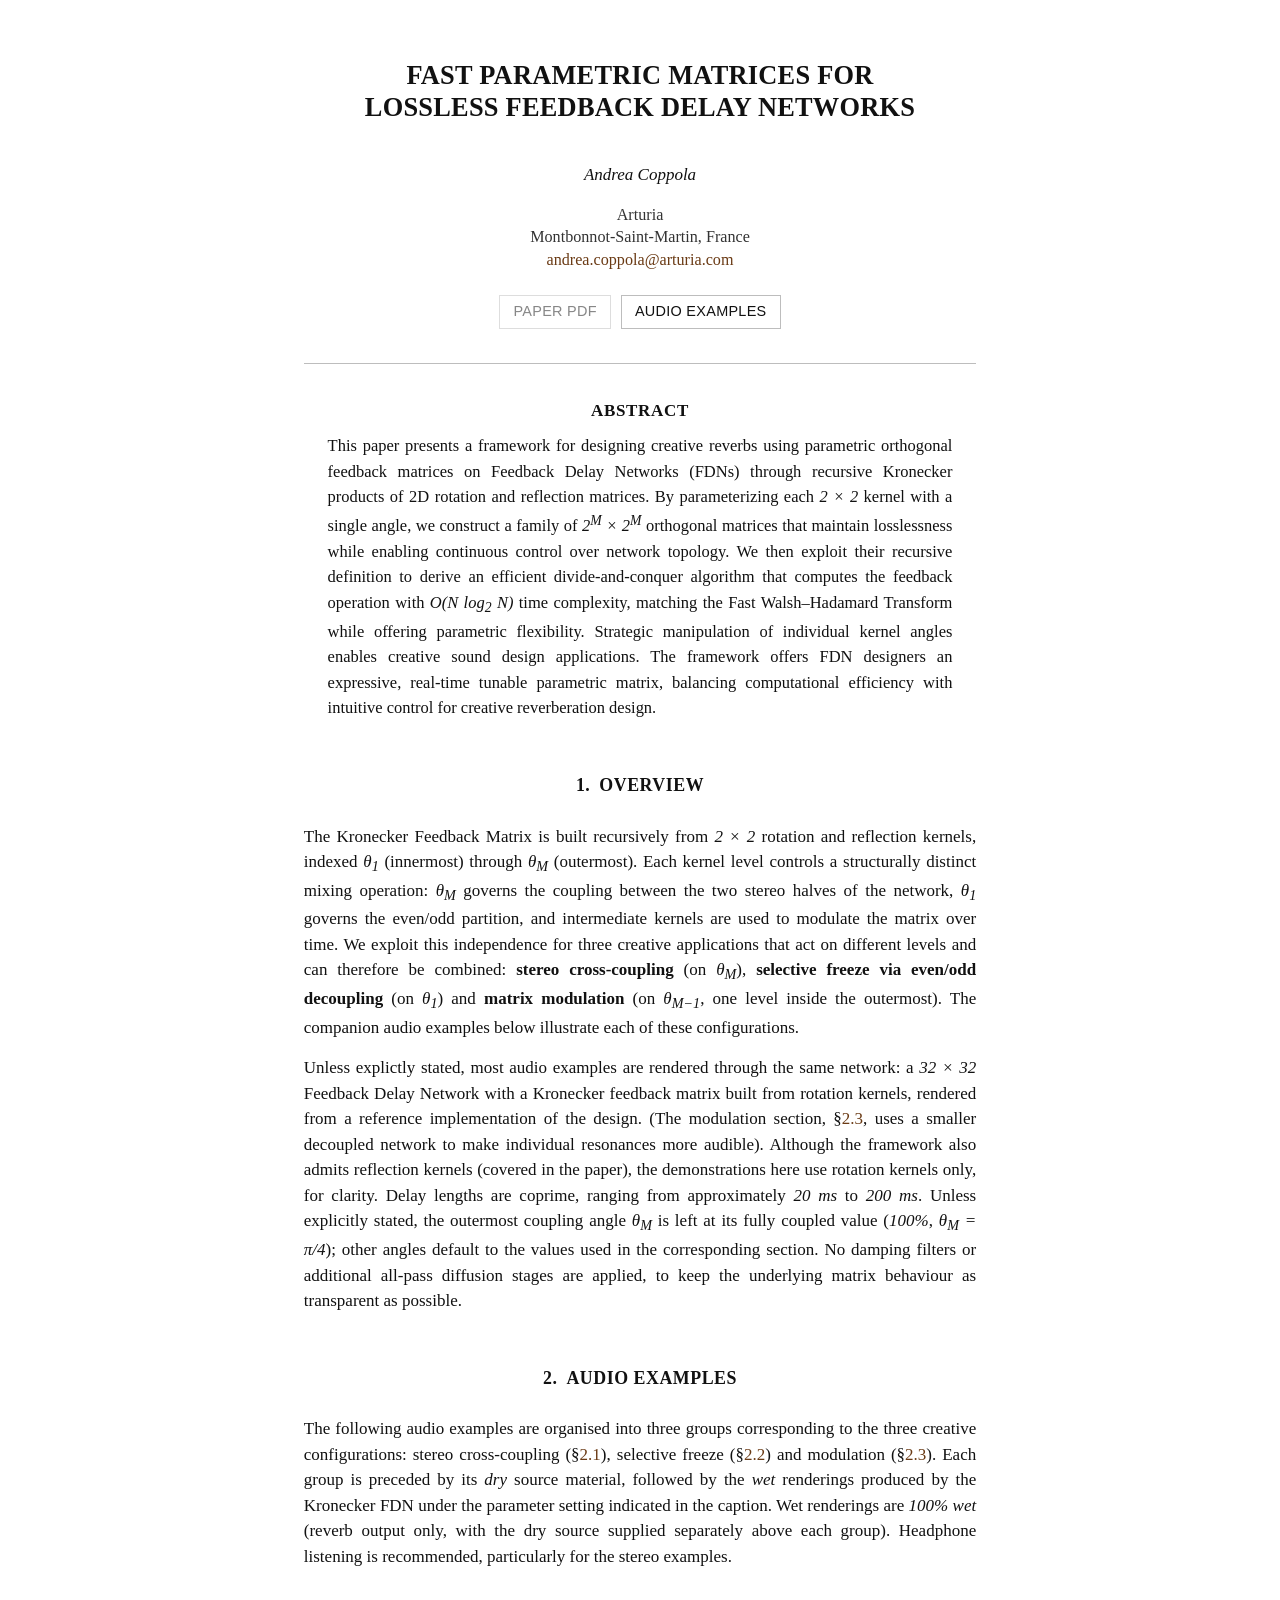
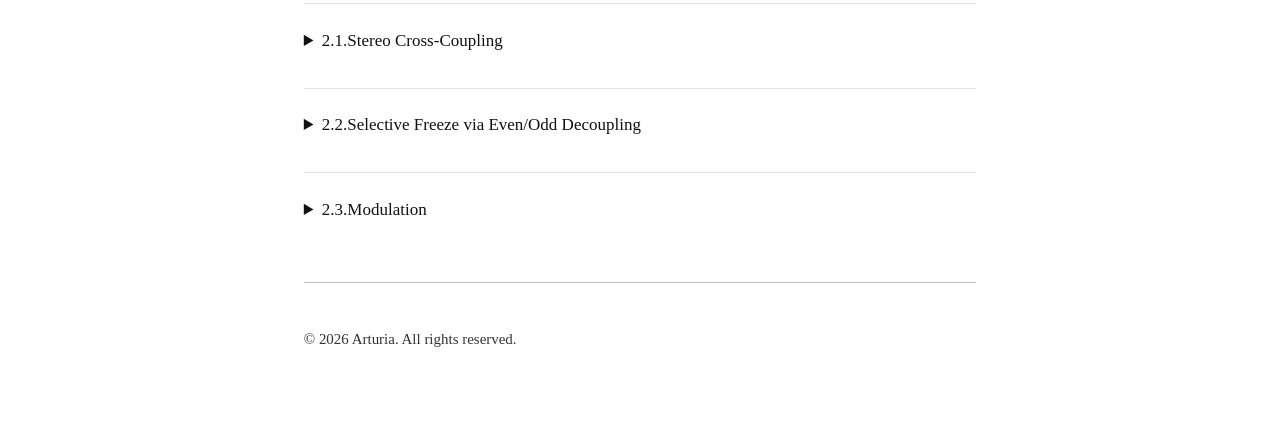
==== fastparametricmatrices/index.html @ d9a6b28b "Paper companion final version for submission" ====
<!DOCTYPE html>
<html lang="en">
<head>
    <meta charset="utf-8">
    <meta name="viewport" content="width=device-width, initial-scale=1">
    <title>Fast Parametric Matrices for Lossless Feedback Delay Networks: Companion Site</title>
    <meta name="description" content="Audio examples and supplementary material for the DAFx-26 paper 'Fast Parametric Matrices for Lossless Feedback Delay Networks' by Andrea Coppola.">
    <meta name="author" content="Andrea Coppola">
    <link rel="stylesheet" href="styles.css">
</head>
<body>
<div class="container">

    <header class="title-block">
        <h1 class="paper-title">Fast Parametric Matrices for<br>Lossless Feedback Delay Networks</h1>

        <p class="author">Andrea Coppola</p>
        <p class="affiliation">
            Arturia<br>
            Montbonnot-Saint-Martin, France<br>
            <a href="mailto:andrea.coppola@arturia.com">andrea.coppola@arturia.com</a>
        </p>

        <nav class="paper-links" aria-label="Paper resources">
            <a href="#" aria-disabled="true" style="opacity:0.5;cursor:not-allowed;" onclick="return false;">Paper PDF</a>
            <a href="#examples">Audio Examples</a>
        </nav>
    </header>

    <section class="abstract" aria-labelledby="abs-h">
        <h2 id="abs-h">Abstract</h2>
        <p>This paper presents a framework for designing creative reverbs using parametric 
        orthogonal feedback matrices on Feedback Delay Networks (FDNs) through recursive 
        Kronecker products of 2D rotation and reflection matrices. By parameterizing each 
        <i>2 &times; 2</i> kernel with a single angle, we construct a family of 
        <i>2<sup>M</sup> &times; 2<sup>M</sup></i> orthogonal matrices that maintain 
        losslessness while enabling continuous control over network topology. We then exploit 
        their recursive definition to derive an efficient divide-and-conquer algorithm that 
        computes the feedback operation with <i>O(N&nbsp;log<sub>2</sub>&nbsp;N)</i> time 
        complexity, matching the Fast Walsh&ndash;Hadamard Transform while offering parametric 
        flexibility. Strategic manipulation of individual kernel angles enables creative sound 
        design applications. The framework offers FDN designers an expressive, real-time tunable 
        parametric matrix, balancing computational efficiency with intuitive control for creative 
        reverberation design.</p>
    </section>

    <section class="paper-section" id="overview">
        <h2><span class="num">1.</span>Overview</h2>

        <p class="body">The Kronecker Feedback Matrix is built recursively from 
        <i>2 &times; 2</i> rotation and reflection kernels, indexed <i>&theta;<sub>1</sub></i> 
        (innermost) through <i>&theta;<sub>M</sub></i> (outermost). Each kernel level controls 
        a structurally distinct mixing operation: <i>&theta;<sub>M</sub></i> governs the coupling 
        between the two stereo halves of the network, <i>&theta;<sub>1</sub></i> governs the 
        even/odd partition, and intermediate kernels are used to modulate the matrix over time. 
        We exploit this independence for three creative applications that act on different levels and can 
        therefore be combined: <b>stereo cross-coupling</b> (on <i>&theta;<sub>M</sub></i>), 
        <b>selective freeze via even/odd decoupling</b> (on <i>&theta;<sub>1</sub></i>) and 
        <b>matrix modulation</b> (on <i>&theta;<sub>M&minus;1</sub></i>, one level inside the 
        outermost). The companion audio examples below illustrate each of these configurations.</p>

        <p class="body">Unless explictly stated, most audio examples are rendered through the same network: a 
        <i>32 &times; 32</i> Feedback Delay Network with a Kronecker feedback matrix built from rotation kernels, rendered from 
        a reference implementation of the design. (The modulation section, &sect;<a href="#group-mod">2.3</a>, 
        uses a smaller decoupled network to make individual resonances more audible). Although the framework also admits reflection kernels (covered in 
        the paper), the demonstrations here use rotation kernels only, for clarity. Delay lengths 
        are coprime, ranging from approximately <i>20&nbsp;ms</i> to <i>200&nbsp;ms</i>. Unless 
        explicitly stated, the outermost coupling angle <i>&theta;<sub>M</sub></i> is left at its 
        fully coupled value (<i>100%</i>, <i>&theta;<sub>M</sub> = &pi;/4</i>); other angles default 
        to the values used in the corresponding section. No damping filters or additional 
        all-pass diffusion stages are applied, to keep the underlying matrix behaviour as transparent as possible.</p>

    </section>

    <section class="paper-section" id="examples">
        <h2><span class="num">2.</span>Audio Examples</h2>

        <p class="body">The following audio examples are 
        organised into three groups corresponding to the three creative configurations: stereo 
        cross-coupling (&sect;<a href="#group-stereo">2.1</a>), selective freeze 
        (&sect;<a href="#group-freeze">2.2</a>) and modulation (&sect;<a href="#group-mod">2.3</a>). 
        Each group is preceded by its <i>dry</i> source material, followed by the <i>wet</i> 
        renderings produced by the Kronecker FDN under the parameter setting indicated in the 
        caption. Wet renderings are <i>100% wet</i> (reverb output only, with the dry source 
        supplied separately above each group). Headphone listening 
        is recommended, particularly for the stereo examples.</p>

        <details class="example-group" id="group-stereo">
            <summary class="subsection"><span class="num">2.1.</span>Stereo Cross-Coupling</summary>

            <p class="group-intro">Varying the outermost kernel angle <i>&theta;<sub>M</sub></i> 
            from <i>0</i> to <i>&pi;/4</i> progressively introduces off-diagonal coupling blocks 
            between the two stereo halves of the network. At <i>&theta;<sub>M</sub> = 0</i> the 
            channels are independent; at <i>&theta;<sub>M</sub> = &pi;/4</i> the two halves are 
            fully coupled and the network behaves as a single, maximally diffusive unified FDN. 
            The examples below sweep through this continuum on a single piano note hard-panned to
            the left, so the amount of energy spreading into the right channel directly visualises
            the coupling. Percentages refer to position along the <i>[0, &pi;/4]</i> range.</p>

            <p class="group-intro">Below each rendering we plot the inter-aural cross-correlation
            (IACC) of the corresponding stereo impulse response over time, computed over a sliding
            window. IACC measures the similarity between the left and right channels: values near
            <i>1</i> indicate near-identical channels (a narrow, centred image), while values near
            <i>0</i> indicate decorrelated channels (a wide, enveloping image). At <i>0%</i> coupling
            the right channel is silent, so the IACC is undefined and the plot is left blank; for all
            coupled settings the reverberant tail decorrelates toward a low steady-state value.</p>

            <div class="source-row">
                <div class="source-label">Dry source: piano note, hard-panned left</div>
                <div class="source-desc">Single piano note, fully on the left channel. Used for examples&nbsp;01&ndash;06.</div>
                <audio controls preload="none" src="audio/stereo/coupling_dry.wav"></audio>
            </div>

            <article class="example">
                <header class="example-head">
                    <span class="ex-num">01</span>
                    <span class="ex-title">Fully decoupled: 0% coupling (<i>&theta;<sub>M</sub> = 0</i>)</span>
                </header>
                <p class="ex-desc">Reference configuration: the two halves of the network are fully
                independent. The reverb tail stays entirely on the left channel; the right channel
                remains silent.</p>
                <audio controls preload="none" src="audio/stereo/coupling_wet_000.wav"></audio>
                <figure class="paper-figure wide">
                    <img src="images/coupling_iacc_000.png"
                         alt="IACC over time at 0% coupling: blank, as the right channel is silent and IACC is undefined.">
                    <figcaption><span class="label">Figure.</span> IACC over time at 0% coupling. The
                    right channel is silent, so the IACC is undefined throughout.</figcaption>
                </figure>
            </article>

            <article class="example">
                <header class="example-head">
                    <span class="ex-num">02</span>
                    <span class="ex-title">5% coupling (<i>&theta;<sub>M</sub> &approx; &pi;/80</i>)</span>
                </header>
                <p class="ex-desc">A small amount of cross-feedback has energy slowly leaking into the right channel.
                    The note's reverb tail sweeps from the left channel into the right and back again.</p>
                <audio controls preload="none" src="audio/stereo/coupling_wet_005.wav"></audio>
                <figure class="paper-figure wide">
                    <img src="images/coupling_iacc_005.png"
                         alt="IACC over time at 5% coupling.">
                    <figcaption><span class="label">Figure.</span> IACC over time at 5% coupling.</figcaption>
                </figure>
            </article>

            <article class="example">
                <header class="example-head">
                    <span class="ex-num">03</span>
                    <span class="ex-title">10% coupling (<i>&theta;<sub>M</sub> = &pi;/40</i>)</span>
                </header>
                <p class="ex-desc">More cross-feedback than example&nbsp;02: energy crosses into the right
                channel sooner and the stereo image begins to fill in, while the original left-hand
                placement of the note is still clearly heard.</p>
                <audio controls preload="none" src="audio/stereo/coupling_wet_010.wav"></audio>
                <figure class="paper-figure wide">
                    <img src="images/coupling_iacc_010.png"
                         alt="IACC over time at 10% coupling.">
                    <figcaption><span class="label">Figure.</span> IACC over time at 10% coupling.</figcaption>
                </figure>
            </article>

            <article class="example">
                <header class="example-head">
                    <span class="ex-num">04</span>
                    <span class="ex-title">25% coupling (<i>&theta;<sub>M</sub> = &pi;/16</i>)</span>
                </header>
                <p class="ex-desc">Moderate coupling. Energy spreads across the panorama quickly after
                onset, yet the early reflections remain correlated enough that the source direction is
                still perceptible before the tail decorrelates.</p>
                <audio controls preload="none" src="audio/stereo/coupling_wet_025.wav"></audio>
                <figure class="paper-figure wide">
                    <img src="images/coupling_iacc_025.png"
                         alt="IACC over time at 25% coupling.">
                    <figcaption><span class="label">Figure.</span> IACC over time at 25% coupling.</figcaption>
                </figure>
            </article>

            <article class="example">
                <header class="example-head">
                    <span class="ex-num">05</span>
                    <span class="ex-title">50% coupling (<i>&theta;<sub>M</sub> = &pi;/8</i>)</span>
                </header>
                <p class="ex-desc">Stronger cross-feedback: the energy leaks from left to right faster, but directionality is preserved. </p>
                <audio controls preload="none" src="audio/stereo/coupling_wet_050.wav"></audio>
                <figure class="paper-figure wide">
                    <img src="images/coupling_iacc_050.png"
                         alt="IACC over time at 50% coupling.">
                    <figcaption><span class="label">Figure.</span> IACC over time at 50% coupling.</figcaption>
                </figure>
            </article>

            <article class="example">
                <header class="example-head">
                    <span class="ex-num">06</span>
                    <span class="ex-title">100% coupling: unified FDN (<i>&theta;<sub>M</sub> = &pi;/4</i>)</span>
                </header>
                <p class="ex-desc">The two halves are fully merged into a single, maximally diffusive
                unified FDN. Diffusion is uniform across the stereo panorama.</p>
                <audio controls preload="none" src="audio/stereo/coupling_wet_100.wav"></audio>
                <figure class="paper-figure wide">
                    <img src="images/coupling_iacc_100.png"
                         alt="IACC over time at 100% coupling.">
                    <figcaption><span class="label">Figure.</span> IACC over time at 100% coupling.</figcaption>
                </figure>
            </article>
        </details>

        <details class="example-group" id="group-freeze">
            <summary class="subsection"><span class="num">2.2.</span>Selective Freeze via Even/Odd Decoupling</summary>

            <p class="group-intro">Setting <i>&theta;<sub>1</sub> = 0</i> decouples the network 
            into even- and odd-indexed delay lines. A <i>freeze</i> operation can then be applied 
            independently to either subset by zeroing the input mixing into the frozen subset and 
            setting its absorption coefficients to unity, sustaining the 
            current state indefinitely while the other half continues to process new input. The 
            first three examples isolate the mechanism. The fourth is a musical showcase.</p>

            <figure class="paper-figure">
                <img src="images/matrix_decoupling.png"
                     alt="8x8 Kronecker feedback matrix Psi_3 with theta_1 = 0, showing the even/odd decoupling pattern.">
                <figcaption><span class="label">Figure.</span> Feedback matrix
                <i>&Psi;<sub>3</sub></i> for <i>N&nbsp;=&nbsp;8</i> with rotation kernels at
                <i>&theta;<sub>1</sub>&nbsp;=&nbsp;0</i>, <i>&theta;<sub>2</sub>&nbsp;=&nbsp;&pi;/4</i>,
                and <i>&theta;<sub>3</sub>&nbsp;=&nbsp;&pi;/8</i>. Setting
                <i>&theta;<sub>1</sub>&nbsp;=&nbsp;0</i> decouples the network into even- and
                odd-indexed delay lines, while <i>&theta;<sub>3</sub>&nbsp;=&nbsp;&pi;/8</i>
                retains a partial stereo coupling between the two halves, showing that the even/odd
                freeze and stereo cross-coupling configurations are compatible and can be combined
                within a single matrix. The matrix shown here is illustrative; the actual examples
                below use a larger <i>32&nbsp;&times;&nbsp;32</i> network.</figcaption>
            </figure>

            <div class="source-row">
                <div class="source-label">Dry source: three notes</div>
                <div class="source-desc">Three simple notes used in examples&nbsp;07&ndash;09.</div>
                <audio controls preload="none" src="audio/freeze/freeze_simple_dry.wav"></audio>
            </div>

            <article class="example">
                <header class="example-head">
                    <span class="ex-num">REF</span>
                    <span class="ex-title">Wet rendering with no freeze</span>
                </header>
                <p class="ex-desc">The same dry source rendered through the FDN with no freeze engaged. 
                Baseline reference for the three freeze variations below.</p>
                <audio controls preload="none" src="audio/freeze/freeze_simple_no_freeze.wav"></audio>
            </article>

            <article class="example">
                <header class="example-head">
                    <span class="ex-num">07</span>
                    <span class="ex-title">Freeze Even on the first note</span>
                </header>
                <p class="ex-desc">The even-indexed half of the network is frozen on the first note. 
                The odd half keeps diffusing freely so the remaining notes ring out naturally over 
                the held tone.</p>
                <audio controls preload="none" src="audio/freeze/freeze_simple_even.wav"></audio>
            </article>

            <article class="example">
                <header class="example-head">
                    <span class="ex-num">08</span>
                    <span class="ex-title">Freeze Odd on the first note</span>
                </header>
                <p class="ex-desc">Symmetric counterpart of example&nbsp;07. The first note is captured 
                on the odd half this time while the even half handles the rest.
                Similar effect to the previous example except that given the different delay times, the reverb quality is slightly different. </p>
                <audio controls preload="none" src="audio/freeze/freeze_simple_odd.wav"></audio>
            </article>

            <article class="example">
                <header class="example-head">
                    <span class="ex-num">09</span>
                    <span class="ex-title">Both halves used: two notes held in parallel</span>
                </header>
                <p class="ex-desc">Both halves are now in use: the even half freezes the first note 
                and the odd half freezes the second one. The two captured notes sustain together as 
                a held interval while the network has no remaining free subsections to process new input.</p>
                <audio controls preload="none" src="audio/freeze/freeze_simple_both.wav"></audio>
            </article>

            <div class="source-row">
                <div class="source-label">Dry source: music loop</div>
                <div class="source-desc">Evolving music loop used in example&nbsp;10. (Many thanks to Quentin Feuillard for the music example). </div>
                <audio controls preload="none" src="audio/freeze/dry_padfromloop.wav"></audio>
            </div>

            <article class="example">
                <header class="example-head">
                    <span class="ex-num">10</span>
                    <span class="ex-title">Pad-from-loop showcase</span>
                </header>
                <p class="ex-desc">A musical application of selective freeze. Two freezes operate in
                parallel and capture short pulses at different points throughout the music loop. Each
                pulse stores a snapshot of half of the network at that moment. Alternating between the
                even and odd halves lets us assemble pad sounds from those captured fragments and swap
                in different parts of the source as the loop evolves.</p>
                <audio controls preload="none" src="audio/freeze/padfromloop.wav"></audio>
                <figure class="paper-figure wide">
                    <img src="images/padfromloop_freeze_timeline.png"
                         alt="Waveform of the dry music loop with odd and even freeze regions shaded over time.">
                    <figcaption><span class="label">Figure.</span> Freeze timeline for the pad-from-loop
                    showcase. The waveform of the dry source is shown with color regions marking the
                    intervals during which the odd (top) and even (bottom) halves of
                    the network are frozen. Both halves release simultaneously at <i>t</i>&nbsp;=&nbsp;23&nbsp;s.</figcaption>
                </figure>
            </article>
        </details>

        <details class="example-group" id="group-mod">
            <summary class="subsection"><span class="num">2.3.</span>Modulation</summary>

            <p class="group-intro">To isolate the perceptual effect of matrix modulation, the examples 
            in this section use a smaller <i>16 &times; 16</i> network with the outermost angle set 
            to <i>&theta;<sub>M</sub> = 0</i>, which decouples it into two independent 
            <i>8 &times; 8</i> sub-networks (one per stereo side). This configuration thins the modal 
            density and makes individual resonances more clearly audible than they would be in the 
            32-channel network used elsewhere. Modulation is applied to the kernel angle 
            <i>&theta;<sub>M&minus;1</sub></i> (one level inside the outermost; here 
            <i>M = log<sub>2</sub>&nbsp;N = 4</i>, so the modulated angle is <i>&theta;<sub>3</sub></i>). 
            The angle follows a sinusoid centred on <i>&pi;/4</i>, with the stated depth as its amplitude: 
            <i>&theta;<sub>M&minus;1</sub>(t) = &pi;/4 + depth &middot; sin(2&pi;&middot;rate&middot;t)</i>.
            Matrix modulation decorrelates the modal response over time and softens the metallic ringing of the static configuration;
            unlike delay-line modulation, it affects only the routing coefficients between delay lines and substantially 
            reduces the chorus-like artefacts associated with the former. The three examples share the 
            same dry source and present three modulation regimes: off, subtle, and aggressive.</p>

            <div class="source-row">
                <div class="source-label">Dry source: two chords (square-wave oscillator)</div>
                <div class="source-desc">Two sustained chords played on a virtual-analog square-wave 
                oscillator. The harmonically rich tone excites the network's modes strongly, surfacing
                the metallic resonances under examination. Used for examples&nbsp;11&ndash;13.</div>
                <audio controls preload="none" src="audio/modulation/dry_modulation.wav"></audio>
            </div>

            <article class="example">
                <header class="example-head">
                    <span class="ex-num">11</span>
                    <span class="ex-title">Modulation off: baseline coloration</span>
                </header>
                <p class="ex-desc">Static feedback matrix, no modulation applied. The fixed modal 
                resonances of the network are clearly audible as metallic ringing in the chord tails.
                This is the baseline against which the next two examples are compared.</p>
                <audio controls preload="none" src="audio/modulation/wet_no_modulation.wav"></audio>
            </article>

            <article class="example">
                <header class="example-head">
                    <span class="ex-num">12</span>
                    <span class="ex-title">Subtle modulation: recommended range</span>
                </header>
                <p class="ex-desc">Rate <i>0.2&nbsp;Hz</i>, depth <i>0.2&thinsp;&pi;</i>. Light modulation:
                the metallic ringing of the static configuration is audibly smeared. </p>
                <audio controls preload="none" src="audio/modulation/wet_light_modulation.wav"></audio>
            </article>

            <article class="example">
                <header class="example-head">
                    <span class="ex-num">13</span>
                    <span class="ex-title">Aggressive modulation: upper bound</span>
                </header>
                <p class="ex-desc">Rate <i>2&nbsp;Hz</i>, depth <i>&pi;</i> (the full angular range). 
                At this extreme the modulation is clearly audible as a discrete artefact in its own 
                right rather than transparent diffusion. Shown to illustrate the upper end of the 
                operating range.</p>
                <audio controls preload="none" src="audio/modulation/wet_heavy_modulation.wav"></audio>
            </article>
        </details>
    </section>

    <footer class="site-footer">
        <p class="copyright">&copy; 2026 Arturia. All rights reserved.</p>
    </footer>

</div>

<script>
// Replace audio elements whose source fails to load with a neutral placeholder
// so the page reads cleanly before the WAV files have been uploaded.
(function () {
    document.querySelectorAll('audio').forEach(function (el) {
        el.addEventListener('error', function () {
            var p = document.createElement('div');
            p.className = 'placeholder-audio';
            p.textContent = 'audio coming soon — ' + (el.getAttribute('src') || '').split('/').pop();
            el.replaceWith(p);
        }, true);
    });
})();
</script>

</body>
</html>
---- fastparametricmatrices/styles.css ----
:root {
    --serif: "Times New Roman", "Liberation Serif", "Nimbus Roman", Times, serif;
    --sans:  "Helvetica Neue", Helvetica, Arial, "Liberation Sans", sans-serif;
    --mono:  "Courier New", "Liberation Mono", Courier, monospace;
    --ink:        #111;
    --ink-soft:   #333;
    --rule:       #bdbdbd;
    --rule-soft:  #e3e3e3;
    --bg:         #ffffff;
    --bg-soft:    #f6f4ef;
    --accent:     #4a3a2a;
    --link:       #6a3a14;
    --link-hover: #8b4a18;
    --col:        720px;
}

* { box-sizing: border-box; }

html { -webkit-text-size-adjust: 100%; }

body {
    margin: 0;
    padding: 0;
    background: var(--bg);
    color: var(--ink);
    font-family: var(--serif);
    font-size: 17px;
    line-height: 1.5;
    text-rendering: optimizeLegibility;
    -webkit-font-smoothing: antialiased;
}

.container {
    max-width: var(--col);
    margin: 0 auto;
    padding: 3.5em 1.4em 4em;
}

/* Title */
 
header.title-block {
    text-align: center;
    padding-bottom: 2em;
    border-bottom: 1px solid var(--rule);
    margin-bottom: 2em;
}

header.title-block .venue {
    font-family: var(--serif);
    font-style: italic;
    font-size: 0.78em;
    color: var(--ink-soft);
    margin-bottom: 2.2em;
    letter-spacing: 0.01em;
}

h1.paper-title {
    font-family: var(--serif);
    font-weight: bold;
    font-size: 1.55em;
    line-height: 1.25;
    text-transform: uppercase;
    margin: 0 0 1.4em 0;
    letter-spacing: 0.01em;
}

.author {
    font-style: italic;
    font-size: 1em;
    margin: 0 0 0.5em 0;
}

.affiliation {
    font-size: 0.95em;
    line-height: 1.4;
    color: var(--ink-soft);
}

.affiliation a { color: var(--link); }

.paper-links {
    margin-top: 1.6em;
    font-family: var(--sans);
    font-size: 0.85em;
    letter-spacing: 0.02em;
}

.paper-links a {
    display: inline-block;
    padding: 0.35em 0.9em;
    margin: 0 0.2em;
    border: 1px solid var(--rule);
    color: var(--ink);
    text-decoration: none;
    text-transform: uppercase;
    transition: background 0.12s ease;
}

.paper-links a:hover {
    background: var(--bg-soft);
    border-color: var(--ink-soft);
    color: var(--link-hover);
}

/* Abstract */

section.abstract {
    margin: 0 auto 2.6em;
    padding: 0 1.4em;
}

section.abstract h2 {
    font-family: var(--serif);
    font-size: 1em;
    font-weight: bold;
    text-transform: uppercase;
    text-align: center;
    letter-spacing: 0.04em;
    margin: 0 0 0.6em 0;
}

section.abstract p {
    text-align: justify;
    hyphens: auto;
    margin: 0;
    font-size: 0.97em;
    line-height: 1.55;
}

/* Section headings */

section.paper-section {
    margin-top: 3em;
}

section.paper-section > h2 {
    font-family: var(--serif);
    font-weight: bold;
    text-transform: uppercase;
    text-align: center;
    font-size: 1.05em;
    letter-spacing: 0.03em;
    margin: 0 0 1.4em 0;
}

section.paper-section > h2 .num {
    margin-right: 0.5em;
}

h3.subsection {
    font-family: var(--serif);
    font-weight: bold;
    font-size: 1em;
    margin: 2em 0 0.7em 0;
}

h3.subsection .num {
    margin-right: 0.5em;
}

p.body {
    text-align: justify;
    hyphens: auto;
    margin: 0 0 0.9em 0;
}

/* Figure block */

figure.paper-figure {
    margin: 1.8em 0;
    text-align: center;
}

figure.paper-figure img {
    max-width: 60%;
    height: auto;
    display: inline-block;
}

figure.paper-figure.wide img {
    max-width: 100%;
}

figure.paper-figure figcaption {
    font-size: 0.86em;
    line-height: 1.45;
    color: var(--ink-soft);
    margin-top: 0.7em;
    text-align: left;
    padding: 0 0.5em;
}

figure.paper-figure figcaption .label {
    font-weight: bold;
    color: var(--ink);
}

/* Audio examples */

.example-group {
    margin-top: 2em;
    padding-top: 1.4em;
    border-top: 1px solid var(--rule-soft);
}

.example-group:first-child { border-top: none; padding-top: 0; }

.example-group .group-intro {
    font-size: 0.95em;
    margin-bottom: 1.4em;
    text-align: justify;
    hyphens: auto;
}

.source-row {
    background: var(--bg-soft);
    border-left: 3px solid var(--accent);
    padding: 0.9em 1.1em;
    margin: 1.2em 0 1.6em;
}

.source-row .source-label {
    font-family: var(--sans);
    font-size: 0.7em;
    text-transform: uppercase;
    letter-spacing: 0.12em;
    color: var(--accent);
    font-weight: bold;
    margin-bottom: 0.4em;
}

.source-row .source-title {
    font-weight: bold;
    font-size: 0.95em;
    margin-bottom: 0.3em;
}

.source-row .source-desc {
    font-size: 0.88em;
    color: var(--ink-soft);
    margin-bottom: 0.55em;
}

.source-row audio { width: 100%; }

.example {
    margin: 1.4em 0;
    padding-bottom: 1.4em;
    border-bottom: 1px solid var(--rule-soft);
}

.example:last-child { border-bottom: none; }

.example .example-head {
    display: flex;
    align-items: baseline;
    gap: 0.6em;
    margin-bottom: 0.3em;
    flex-wrap: wrap;
}

.example .ex-num {
    font-family: var(--sans);
    font-size: 0.72em;
    font-weight: bold;
    letter-spacing: 0.08em;
    color: var(--accent);
    background: var(--bg-soft);
    padding: 0.12em 0.5em;
    border-radius: 2px;
}

.example .ex-title {
    font-weight: bold;
    font-size: 1em;
}

.example .ex-flag {
    font-family: var(--sans);
    font-size: 0.65em;
    font-weight: bold;
    letter-spacing: 0.1em;
    text-transform: uppercase;
    padding: 0.18em 0.55em;
    border: 1px solid var(--accent);
    color: var(--accent);
    border-radius: 2px;
}

.example .ex-desc {
    font-size: 0.92em;
    line-height: 1.5;
    margin: 0.3em 0 0.7em 0;
    color: var(--ink-soft);
}

.example audio { width: 100%; margin-top: 0.2em; }

.example .ab-pair {
    display: grid;
    grid-template-columns: 1fr 1fr;
    gap: 0.9em;
    margin-top: 0.4em;
}

.example .ab-pair .lane {
    padding: 0.55em 0.8em;
    border: 1px solid var(--rule-soft);
    background: #fafafa;
}

.example .ab-pair .lane-label {
    font-family: var(--sans);
    font-size: 0.7em;
    font-weight: bold;
    text-transform: uppercase;
    letter-spacing: 0.1em;
    color: var(--accent);
    margin-bottom: 0.35em;
}

.example .ab-pair .lane-label.wet { color: var(--ink); }

.placeholder-audio {
    display: block;
    padding: 0.55em 0.8em;
    background: #fafafa;
    border: 1px dashed var(--rule);
    color: var(--ink-soft);
    font-family: var(--mono);
    font-size: 0.78em;
    text-align: center;
}

audio:not([src]):not([data-ready]) ~ .placeholder-audio { display: block; }

/* Footer */

footer.site-footer {
    margin-top: 4em;
    padding-top: 2em;
    border-top: 1px solid var(--rule);
    font-size: 0.88em;
    color: var(--ink-soft);
}

footer.site-footer h3 {
    font-family: var(--serif);
    font-weight: bold;
    text-transform: uppercase;
    font-size: 0.95em;
    letter-spacing: 0.03em;
    margin: 1.4em 0 0.5em;
    color: var(--ink);
}

pre.bibtex {
    font-family: var(--mono);
    font-size: 0.78em;
    line-height: 1.45;
    background: var(--bg-soft);
    border-left: 3px solid var(--rule);
    padding: 0.8em 1em;
    overflow-x: auto;
    color: var(--ink);
}

footer .meta {
    font-size: 0.82em;
    text-align: center;
    margin-top: 2em;
    color: var(--ink-soft);
}

a { color: var(--link); text-decoration: none; border-bottom: 1px solid transparent; transition: border-color 0.12s ease, color 0.12s ease; }
a:hover { color: var(--link-hover); border-bottom-color: var(--link-hover); }

/* Responsive */

@media (max-width: 640px) {
    body { font-size: 16px; }
    .container { padding: 2em 1.1em 3em; }
    h1.paper-title { font-size: 1.3em; }
    .example .ab-pair { grid-template-columns: 1fr; }
    figure.paper-figure img { max-width: 100%; }
}

@media print {
    .paper-links { display: none; }
    body { color: #000; background: #fff; }
}
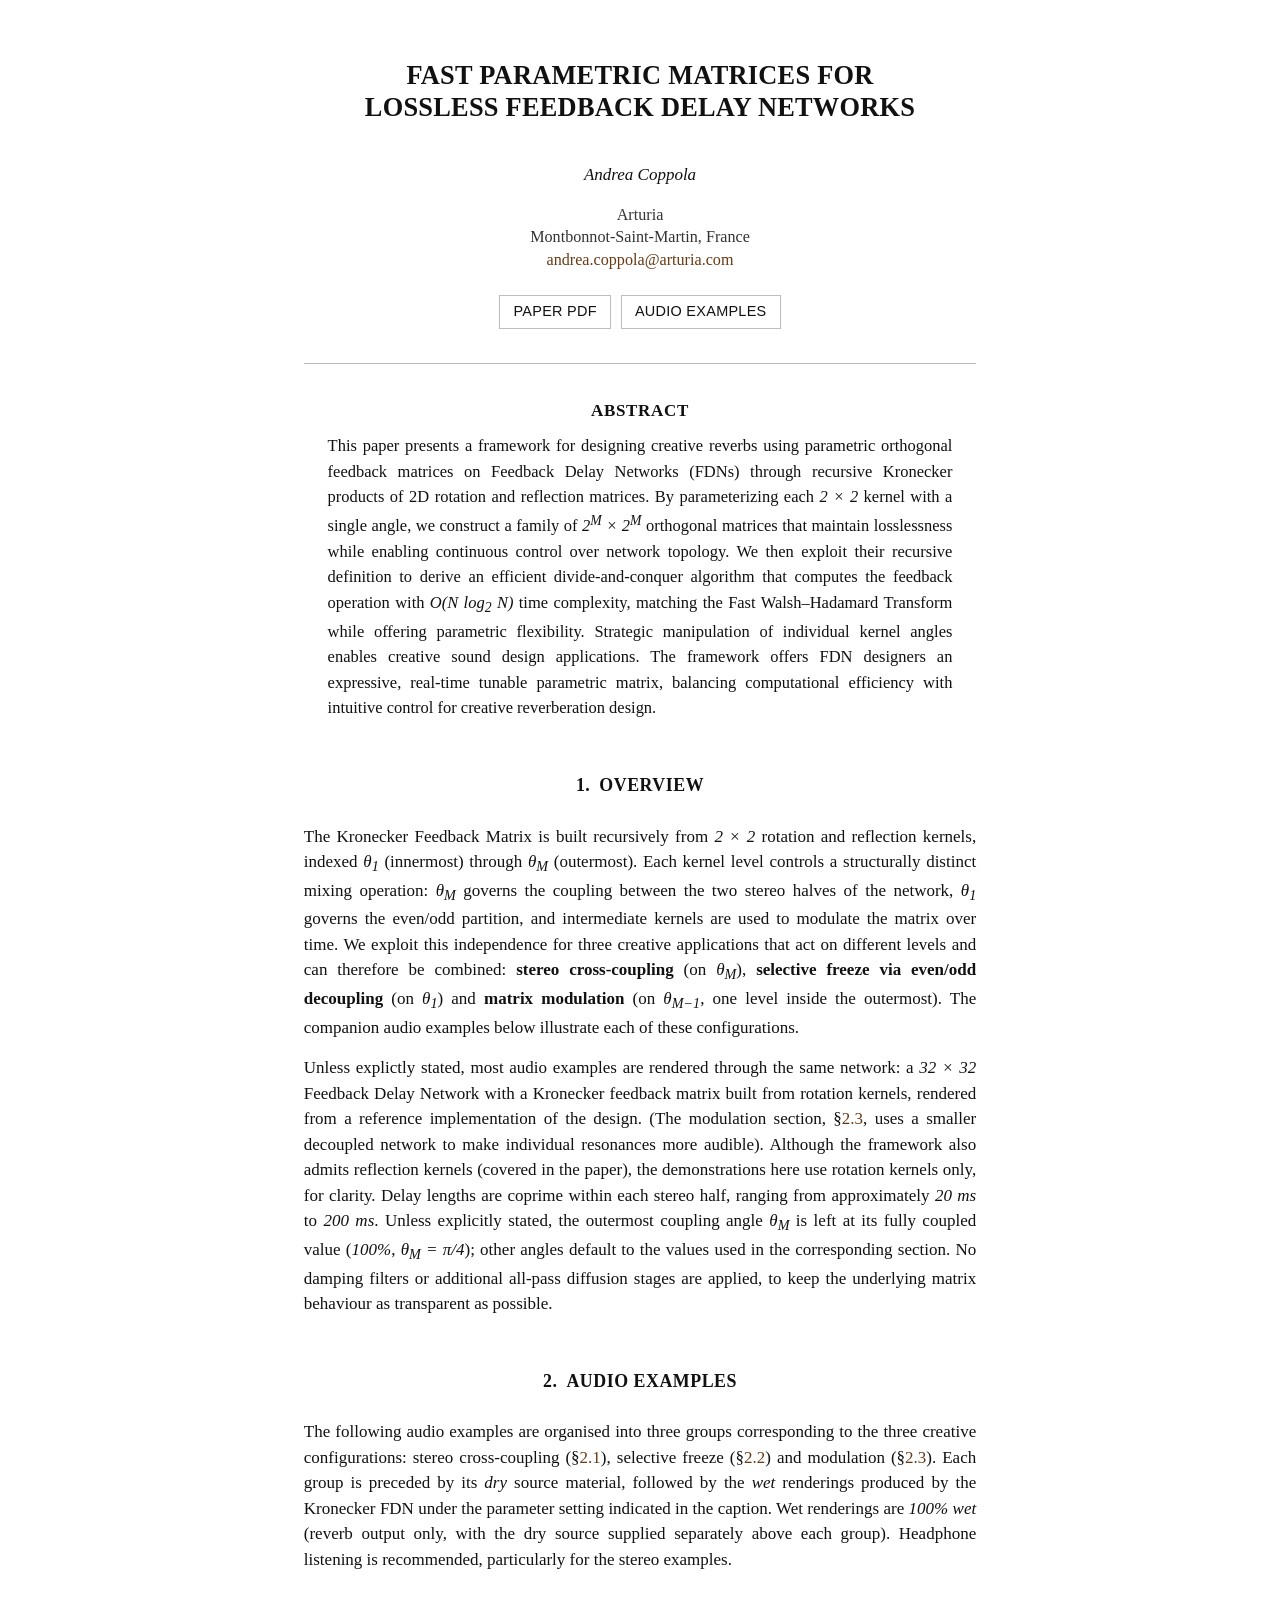
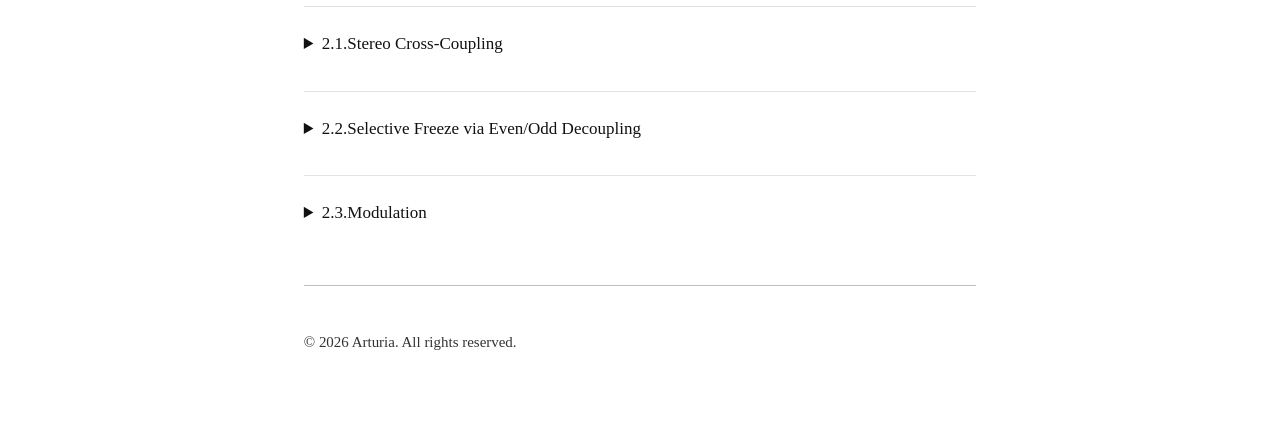
==== commit 32e7780f: "Added paper link" ====
--- a/fastparametricmatrices/index.html
+++ b/fastparametricmatrices/index.html
@@ -1,393 +1,412 @@
 <!DOCTYPE html>
 <html lang="en">
+
 <head>
     <meta charset="utf-8">
     <meta name="viewport" content="width=device-width, initial-scale=1">
     <title>Fast Parametric Matrices for Lossless Feedback Delay Networks: Companion Site</title>
-    <meta name="description" content="Audio examples and supplementary material for the DAFx-26 paper 'Fast Parametric Matrices for Lossless Feedback Delay Networks' by Andrea Coppola.">
+    <meta name="description"
+        content="Audio examples and supplementary material for the DAFx-26 paper 'Fast Parametric Matrices for Lossless Feedback Delay Networks' by Andrea Coppola.">
     <meta name="author" content="Andrea Coppola">
     <link rel="stylesheet" href="styles.css">
 </head>
+
 <body>
-<div class="container">
-
-    <header class="title-block">
-        <h1 class="paper-title">Fast Parametric Matrices for<br>Lossless Feedback Delay Networks</h1>
-
-        <p class="author">Andrea Coppola</p>
-        <p class="affiliation">
-            Arturia<br>
-            Montbonnot-Saint-Martin, France<br>
-            <a href="mailto:andrea.coppola@arturia.com">andrea.coppola@arturia.com</a>
-        </p>
-
-        <nav class="paper-links" aria-label="Paper resources">
-            <a href="#" aria-disabled="true" style="opacity:0.5;cursor:not-allowed;" onclick="return false;">Paper PDF</a>
-            <a href="#examples">Audio Examples</a>
-        </nav>
-    </header>
-
-    <section class="abstract" aria-labelledby="abs-h">
-        <h2 id="abs-h">Abstract</h2>
-        <p>This paper presents a framework for designing creative reverbs using parametric 
-        orthogonal feedback matrices on Feedback Delay Networks (FDNs) through recursive 
-        Kronecker products of 2D rotation and reflection matrices. By parameterizing each 
-        <i>2 &times; 2</i> kernel with a single angle, we construct a family of 
-        <i>2<sup>M</sup> &times; 2<sup>M</sup></i> orthogonal matrices that maintain 
-        losslessness while enabling continuous control over network topology. We then exploit 
-        their recursive definition to derive an efficient divide-and-conquer algorithm that 
-        computes the feedback operation with <i>O(N&nbsp;log<sub>2</sub>&nbsp;N)</i> time 
-        complexity, matching the Fast Walsh&ndash;Hadamard Transform while offering parametric 
-        flexibility. Strategic manipulation of individual kernel angles enables creative sound 
-        design applications. The framework offers FDN designers an expressive, real-time tunable 
-        parametric matrix, balancing computational efficiency with intuitive control for creative 
-        reverberation design.</p>
-    </section>
-
-    <section class="paper-section" id="overview">
-        <h2><span class="num">1.</span>Overview</h2>
-
-        <p class="body">The Kronecker Feedback Matrix is built recursively from 
-        <i>2 &times; 2</i> rotation and reflection kernels, indexed <i>&theta;<sub>1</sub></i> 
-        (innermost) through <i>&theta;<sub>M</sub></i> (outermost). Each kernel level controls 
-        a structurally distinct mixing operation: <i>&theta;<sub>M</sub></i> governs the coupling 
-        between the two stereo halves of the network, <i>&theta;<sub>1</sub></i> governs the 
-        even/odd partition, and intermediate kernels are used to modulate the matrix over time. 
-        We exploit this independence for three creative applications that act on different levels and can 
-        therefore be combined: <b>stereo cross-coupling</b> (on <i>&theta;<sub>M</sub></i>), 
-        <b>selective freeze via even/odd decoupling</b> (on <i>&theta;<sub>1</sub></i>) and 
-        <b>matrix modulation</b> (on <i>&theta;<sub>M&minus;1</sub></i>, one level inside the 
-        outermost). The companion audio examples below illustrate each of these configurations.</p>
-
-        <p class="body">Unless explictly stated, most audio examples are rendered through the same network: a 
-        <i>32 &times; 32</i> Feedback Delay Network with a Kronecker feedback matrix built from rotation kernels, rendered from 
-        a reference implementation of the design. (The modulation section, &sect;<a href="#group-mod">2.3</a>, 
-        uses a smaller decoupled network to make individual resonances more audible). Although the framework also admits reflection kernels (covered in 
-        the paper), the demonstrations here use rotation kernels only, for clarity. Delay lengths 
-        are coprime, ranging from approximately <i>20&nbsp;ms</i> to <i>200&nbsp;ms</i>. Unless 
-        explicitly stated, the outermost coupling angle <i>&theta;<sub>M</sub></i> is left at its 
-        fully coupled value (<i>100%</i>, <i>&theta;<sub>M</sub> = &pi;/4</i>); other angles default 
-        to the values used in the corresponding section. No damping filters or additional 
-        all-pass diffusion stages are applied, to keep the underlying matrix behaviour as transparent as possible.</p>
-
-    </section>
-
-    <section class="paper-section" id="examples">
-        <h2><span class="num">2.</span>Audio Examples</h2>
-
-        <p class="body">The following audio examples are 
-        organised into three groups corresponding to the three creative configurations: stereo 
-        cross-coupling (&sect;<a href="#group-stereo">2.1</a>), selective freeze 
-        (&sect;<a href="#group-freeze">2.2</a>) and modulation (&sect;<a href="#group-mod">2.3</a>). 
-        Each group is preceded by its <i>dry</i> source material, followed by the <i>wet</i> 
-        renderings produced by the Kronecker FDN under the parameter setting indicated in the 
-        caption. Wet renderings are <i>100% wet</i> (reverb output only, with the dry source 
-        supplied separately above each group). Headphone listening 
-        is recommended, particularly for the stereo examples.</p>
-
-        <details class="example-group" id="group-stereo">
-            <summary class="subsection"><span class="num">2.1.</span>Stereo Cross-Coupling</summary>
-
-            <p class="group-intro">Varying the outermost kernel angle <i>&theta;<sub>M</sub></i> 
-            from <i>0</i> to <i>&pi;/4</i> progressively introduces off-diagonal coupling blocks 
-            between the two stereo halves of the network. At <i>&theta;<sub>M</sub> = 0</i> the 
-            channels are independent; at <i>&theta;<sub>M</sub> = &pi;/4</i> the two halves are 
-            fully coupled and the network behaves as a single, maximally diffusive unified FDN. 
-            The examples below sweep through this continuum on a single piano note hard-panned to
-            the left, so the amount of energy spreading into the right channel directly visualises
-            the coupling. Percentages refer to position along the <i>[0, &pi;/4]</i> range.</p>
-
-            <p class="group-intro">Below each rendering we plot the inter-aural cross-correlation
-            (IACC) of the corresponding stereo impulse response over time, computed over a sliding
-            window. IACC measures the similarity between the left and right channels: values near
-            <i>1</i> indicate near-identical channels (a narrow, centred image), while values near
-            <i>0</i> indicate decorrelated channels (a wide, enveloping image). At <i>0%</i> coupling
-            the right channel is silent, so the IACC is undefined and the plot is left blank; for all
-            coupled settings the reverberant tail decorrelates toward a low steady-state value.</p>
-
-            <div class="source-row">
-                <div class="source-label">Dry source: piano note, hard-panned left</div>
-                <div class="source-desc">Single piano note, fully on the left channel. Used for examples&nbsp;01&ndash;06.</div>
-                <audio controls preload="none" src="audio/stereo/coupling_dry.wav"></audio>
-            </div>
-
-            <article class="example">
-                <header class="example-head">
-                    <span class="ex-num">01</span>
-                    <span class="ex-title">Fully decoupled: 0% coupling (<i>&theta;<sub>M</sub> = 0</i>)</span>
-                </header>
-                <p class="ex-desc">Reference configuration: the two halves of the network are fully
-                independent. The reverb tail stays entirely on the left channel; the right channel
-                remains silent.</p>
-                <audio controls preload="none" src="audio/stereo/coupling_wet_000.wav"></audio>
-                <figure class="paper-figure wide">
-                    <img src="images/coupling_iacc_000.png"
-                         alt="IACC over time at 0% coupling: blank, as the right channel is silent and IACC is undefined.">
-                    <figcaption><span class="label">Figure.</span> IACC over time at 0% coupling. The
-                    right channel is silent, so the IACC is undefined throughout.</figcaption>
+    <div class="container">
+
+        <header class="title-block">
+            <h1 class="paper-title">Fast Parametric Matrices for<br>Lossless Feedback Delay Networks</h1>
+
+            <p class="author">Andrea Coppola</p>
+            <p class="affiliation">
+                Arturia<br>
+                Montbonnot-Saint-Martin, France<br>
+                <a href="mailto:andrea.coppola@arturia.com">andrea.coppola@arturia.com</a>
+            </p>
+
+            <nav class="paper-links" aria-label="Paper resources">
+                <a href="https://dafx26.mit.edu/assets/papers/DAFx26_paper_04.pdf" target="_blank" rel="noopener">Paper
+                    PDF</a>
+                <a href="#examples">Audio Examples</a>
+            </nav>
+        </header>
+
+        <section class="abstract" aria-labelledby="abs-h">
+            <h2 id="abs-h">Abstract</h2>
+            <p>This paper presents a framework for designing creative reverbs using parametric
+                orthogonal feedback matrices on Feedback Delay Networks (FDNs) through recursive
+                Kronecker products of 2D rotation and reflection matrices. By parameterizing each
+                <i>2 &times; 2</i> kernel with a single angle, we construct a family of
+                <i>2<sup>M</sup> &times; 2<sup>M</sup></i> orthogonal matrices that maintain
+                losslessness while enabling continuous control over network topology. We then exploit
+                their recursive definition to derive an efficient divide-and-conquer algorithm that
+                computes the feedback operation with <i>O(N&nbsp;log<sub>2</sub>&nbsp;N)</i> time
+                complexity, matching the Fast Walsh&ndash;Hadamard Transform while offering parametric
+                flexibility. Strategic manipulation of individual kernel angles enables creative sound
+                design applications. The framework offers FDN designers an expressive, real-time tunable
+                parametric matrix, balancing computational efficiency with intuitive control for creative
+                reverberation design.
+            </p>
+        </section>
+
+        <section class="paper-section" id="overview">
+            <h2><span class="num">1.</span>Overview</h2>
+
+            <p class="body">The Kronecker Feedback Matrix is built recursively from
+                <i>2 &times; 2</i> rotation and reflection kernels, indexed <i>&theta;<sub>1</sub></i>
+                (innermost) through <i>&theta;<sub>M</sub></i> (outermost). Each kernel level controls
+                a structurally distinct mixing operation: <i>&theta;<sub>M</sub></i> governs the coupling
+                between the two stereo halves of the network, <i>&theta;<sub>1</sub></i> governs the
+                even/odd partition, and intermediate kernels are used to modulate the matrix over time.
+                We exploit this independence for three creative applications that act on different levels and can
+                therefore be combined: <b>stereo cross-coupling</b> (on <i>&theta;<sub>M</sub></i>),
+                <b>selective freeze via even/odd decoupling</b> (on <i>&theta;<sub>1</sub></i>) and
+                <b>matrix modulation</b> (on <i>&theta;<sub>M&minus;1</sub></i>, one level inside the
+                outermost). The companion audio examples below illustrate each of these configurations.
+            </p>
+
+            <p class="body">Unless explictly stated, most audio examples are rendered through the same network: a
+                <i>32 &times; 32</i> Feedback Delay Network with a Kronecker feedback matrix built from rotation
+                kernels, rendered from
+                a reference implementation of the design. (The modulation section, &sect;<a href="#group-mod">2.3</a>,
+                uses a smaller decoupled network to make individual resonances more audible). Although the framework
+                also admits reflection kernels (covered in
+                the paper), the demonstrations here use rotation kernels only, for clarity. Delay lengths
+                are coprime within each stereo half, ranging from approximately <i>20&nbsp;ms</i> to <i>200&nbsp;ms</i>.
+                Unless
+                explicitly stated, the outermost coupling angle <i>&theta;<sub>M</sub></i> is left at its
+                fully coupled value (<i>100%</i>, <i>&theta;<sub>M</sub> = &pi;/4</i>); other angles default
+                to the values used in the corresponding section. No damping filters or additional
+                all-pass diffusion stages are applied, to keep the underlying matrix behaviour as transparent as
+                possible.
+            </p>
+
+        </section>
+
+        <section class="paper-section" id="examples">
+            <h2><span class="num">2.</span>Audio Examples</h2>
+
+            <p class="body">The following audio examples are
+                organised into three groups corresponding to the three creative configurations: stereo
+                cross-coupling (&sect;<a href="#group-stereo">2.1</a>), selective freeze
+                (&sect;<a href="#group-freeze">2.2</a>) and modulation (&sect;<a href="#group-mod">2.3</a>).
+                Each group is preceded by its <i>dry</i> source material, followed by the <i>wet</i>
+                renderings produced by the Kronecker FDN under the parameter setting indicated in the
+                caption. Wet renderings are <i>100% wet</i> (reverb output only, with the dry source
+                supplied separately above each group). Headphone listening
+                is recommended, particularly for the stereo examples.</p>
+
+            <details class="example-group" id="group-stereo">
+                <summary class="subsection"><span class="num">2.1.</span>Stereo Cross-Coupling</summary>
+
+                <p class="group-intro">Varying the outermost kernel angle <i>&theta;<sub>M</sub></i>
+                    from <i>0</i> to <i>&pi;/4</i> progressively introduces off-diagonal coupling blocks
+                    between the two stereo halves of the network. At <i>&theta;<sub>M</sub> = 0</i> the
+                    channels are independent; at <i>&theta;<sub>M</sub> = &pi;/4</i> the two halves are
+                    fully coupled and the network behaves as a single, maximally diffusive unified FDN.
+                    The examples below sweep through this continuum on a single piano note hard-panned to
+                    the left, so the amount of energy spreading into the right channel directly visualises
+                    the coupling. Percentages refer to position along the <i>[0, &pi;/4]</i> range.</p>
+
+                <p class="group-intro">Below each rendering we plot the inter-aural cross-correlation
+                    (IACC) of the corresponding stereo impulse response over time, computed over a sliding
+                    window. IACC measures the similarity between the left and right channels: values near
+                    <i>1</i> indicate near-identical channels (a narrow, centred image), while values near
+                    <i>0</i> indicate decorrelated channels (a wide, enveloping image). At <i>0%</i> coupling
+                    the right channel is silent, so the IACC is undefined and the plot is left blank; for all
+                    coupled settings the reverberant tail decorrelates toward a low steady-state value.
+                </p>
+
+                <div class="source-row">
+                    <div class="source-label">Dry source: piano note, hard-panned left</div>
+                    <div class="source-desc">Single piano note, fully on the left channel. Used for
+                        examples&nbsp;01&ndash;06.</div>
+                    <audio controls preload="none" src="audio/stereo/coupling_dry.wav"></audio>
+                </div>
+
+                <article class="example">
+                    <header class="example-head">
+                        <span class="ex-num">01</span>
+                        <span class="ex-title">Fully decoupled: 0% coupling (<i>&theta;<sub>M</sub> = 0</i>)</span>
+                    </header>
+                    <p class="ex-desc">Reference configuration: the two halves of the network are fully
+                        independent. The reverb tail stays entirely on the left channel; the right channel
+                        remains silent.</p>
+                    <audio controls preload="none" src="audio/stereo/coupling_wet_000.wav"></audio>
+                    <figure class="paper-figure wide">
+                        <img src="images/coupling_iacc_000.png"
+                            alt="IACC over time at 0% coupling: blank, as the right channel is silent and IACC is undefined.">
+                        <figcaption><span class="label">Figure.</span> IACC over time at 0% coupling. The
+                            right channel is silent, so the IACC is undefined throughout.</figcaption>
+                    </figure>
+                </article>
+
+                <article class="example">
+                    <header class="example-head">
+                        <span class="ex-num">02</span>
+                        <span class="ex-title">5% coupling (<i>&theta;<sub>M</sub> &approx; &pi;/80</i>)</span>
+                    </header>
+                    <p class="ex-desc">A small amount of cross-feedback has energy slowly leaking into the right
+                        channel.
+                        The note's reverb tail sweeps from the left channel into the right and back again.</p>
+                    <audio controls preload="none" src="audio/stereo/coupling_wet_005.wav"></audio>
+                    <figure class="paper-figure wide">
+                        <img src="images/coupling_iacc_005.png" alt="IACC over time at 5% coupling.">
+                        <figcaption><span class="label">Figure.</span> IACC over time at 5% coupling.</figcaption>
+                    </figure>
+                </article>
+
+                <article class="example">
+                    <header class="example-head">
+                        <span class="ex-num">03</span>
+                        <span class="ex-title">10% coupling (<i>&theta;<sub>M</sub> = &pi;/40</i>)</span>
+                    </header>
+                    <p class="ex-desc">More cross-feedback than example&nbsp;02: energy crosses into the right
+                        channel sooner and the stereo image begins to fill in, while the original left-hand
+                        placement of the note is still clearly heard.</p>
+                    <audio controls preload="none" src="audio/stereo/coupling_wet_010.wav"></audio>
+                    <figure class="paper-figure wide">
+                        <img src="images/coupling_iacc_010.png" alt="IACC over time at 10% coupling.">
+                        <figcaption><span class="label">Figure.</span> IACC over time at 10% coupling.</figcaption>
+                    </figure>
+                </article>
+
+                <article class="example">
+                    <header class="example-head">
+                        <span class="ex-num">04</span>
+                        <span class="ex-title">25% coupling (<i>&theta;<sub>M</sub> = &pi;/16</i>)</span>
+                    </header>
+                    <p class="ex-desc">Moderate coupling. Energy spreads across the panorama quickly after
+                        onset, yet the early reflections remain correlated enough that the source direction is
+                        still perceptible before the tail decorrelates.</p>
+                    <audio controls preload="none" src="audio/stereo/coupling_wet_025.wav"></audio>
+                    <figure class="paper-figure wide">
+                        <img src="images/coupling_iacc_025.png" alt="IACC over time at 25% coupling.">
+                        <figcaption><span class="label">Figure.</span> IACC over time at 25% coupling.</figcaption>
+                    </figure>
+                </article>
+
+                <article class="example">
+                    <header class="example-head">
+                        <span class="ex-num">05</span>
+                        <span class="ex-title">50% coupling (<i>&theta;<sub>M</sub> = &pi;/8</i>)</span>
+                    </header>
+                    <p class="ex-desc">Stronger cross-feedback: the energy leaks from left to right faster, but
+                        directionality is preserved. </p>
+                    <audio controls preload="none" src="audio/stereo/coupling_wet_050.wav"></audio>
+                    <figure class="paper-figure wide">
+                        <img src="images/coupling_iacc_050.png" alt="IACC over time at 50% coupling.">
+                        <figcaption><span class="label">Figure.</span> IACC over time at 50% coupling.</figcaption>
+                    </figure>
+                </article>
+
+                <article class="example">
+                    <header class="example-head">
+                        <span class="ex-num">06</span>
+                        <span class="ex-title">100% coupling: unified FDN (<i>&theta;<sub>M</sub> = &pi;/4</i>)</span>
+                    </header>
+                    <p class="ex-desc">The two halves are fully merged into a single, maximally diffusive
+                        unified FDN. Diffusion is uniform across the stereo panorama.</p>
+                    <audio controls preload="none" src="audio/stereo/coupling_wet_100.wav"></audio>
+                    <figure class="paper-figure wide">
+                        <img src="images/coupling_iacc_100.png" alt="IACC over time at 100% coupling.">
+                        <figcaption><span class="label">Figure.</span> IACC over time at 100% coupling.</figcaption>
+                    </figure>
+                </article>
+            </details>
+
+            <details class="example-group" id="group-freeze">
+                <summary class="subsection"><span class="num">2.2.</span>Selective Freeze via Even/Odd Decoupling
+                </summary>
+
+                <p class="group-intro">Setting <i>&theta;<sub>1</sub> = 0</i> decouples the network
+                    into even- and odd-indexed delay lines. A <i>freeze</i> operation can then be applied
+                    independently to either subset by zeroing the input mixing into the frozen subset and
+                    setting its absorption coefficients to unity, sustaining the
+                    current state indefinitely while the other half continues to process new input. The
+                    first three examples isolate the mechanism. The fourth is a musical showcase.</p>
+
+                <figure class="paper-figure">
+                    <img src="images/matrix_decoupling.png"
+                        alt="8x8 Kronecker feedback matrix Psi_3 with theta_1 = 0, showing the even/odd decoupling pattern.">
+                    <figcaption><span class="label">Figure.</span> Feedback matrix
+                        <i>&Psi;<sub>3</sub></i> for <i>N&nbsp;=&nbsp;8</i> with rotation kernels at
+                        <i>&theta;<sub>1</sub>&nbsp;=&nbsp;0</i>, <i>&theta;<sub>2</sub>&nbsp;=&nbsp;&pi;/4</i>,
+                        and <i>&theta;<sub>3</sub>&nbsp;=&nbsp;&pi;/8</i>. Setting
+                        <i>&theta;<sub>1</sub>&nbsp;=&nbsp;0</i> decouples the network into even- and
+                        odd-indexed delay lines, while <i>&theta;<sub>3</sub>&nbsp;=&nbsp;&pi;/8</i>
+                        retains a partial stereo coupling between the two halves, showing that the even/odd
+                        freeze and stereo cross-coupling configurations are compatible and can be combined
+                        within a single matrix. The matrix shown here is illustrative; the actual examples
+                        below use a larger <i>32&nbsp;&times;&nbsp;32</i> network.
+                    </figcaption>
                 </figure>
-            </article>
-
-            <article class="example">
-                <header class="example-head">
-                    <span class="ex-num">02</span>
-                    <span class="ex-title">5% coupling (<i>&theta;<sub>M</sub> &approx; &pi;/80</i>)</span>
-                </header>
-                <p class="ex-desc">A small amount of cross-feedback has energy slowly leaking into the right channel.
-                    The note's reverb tail sweeps from the left channel into the right and back again.</p>
-                <audio controls preload="none" src="audio/stereo/coupling_wet_005.wav"></audio>
-                <figure class="paper-figure wide">
-                    <img src="images/coupling_iacc_005.png"
-                         alt="IACC over time at 5% coupling.">
-                    <figcaption><span class="label">Figure.</span> IACC over time at 5% coupling.</figcaption>
-                </figure>
-            </article>
-
-            <article class="example">
-                <header class="example-head">
-                    <span class="ex-num">03</span>
-                    <span class="ex-title">10% coupling (<i>&theta;<sub>M</sub> = &pi;/40</i>)</span>
-                </header>
-                <p class="ex-desc">More cross-feedback than example&nbsp;02: energy crosses into the right
-                channel sooner and the stereo image begins to fill in, while the original left-hand
-                placement of the note is still clearly heard.</p>
-                <audio controls preload="none" src="audio/stereo/coupling_wet_010.wav"></audio>
-                <figure class="paper-figure wide">
-                    <img src="images/coupling_iacc_010.png"
-                         alt="IACC over time at 10% coupling.">
-                    <figcaption><span class="label">Figure.</span> IACC over time at 10% coupling.</figcaption>
-                </figure>
-            </article>
-
-            <article class="example">
-                <header class="example-head">
-                    <span class="ex-num">04</span>
-                    <span class="ex-title">25% coupling (<i>&theta;<sub>M</sub> = &pi;/16</i>)</span>
-                </header>
-                <p class="ex-desc">Moderate coupling. Energy spreads across the panorama quickly after
-                onset, yet the early reflections remain correlated enough that the source direction is
-                still perceptible before the tail decorrelates.</p>
-                <audio controls preload="none" src="audio/stereo/coupling_wet_025.wav"></audio>
-                <figure class="paper-figure wide">
-                    <img src="images/coupling_iacc_025.png"
-                         alt="IACC over time at 25% coupling.">
-                    <figcaption><span class="label">Figure.</span> IACC over time at 25% coupling.</figcaption>
-                </figure>
-            </article>
-
-            <article class="example">
-                <header class="example-head">
-                    <span class="ex-num">05</span>
-                    <span class="ex-title">50% coupling (<i>&theta;<sub>M</sub> = &pi;/8</i>)</span>
-                </header>
-                <p class="ex-desc">Stronger cross-feedback: the energy leaks from left to right faster, but directionality is preserved. </p>
-                <audio controls preload="none" src="audio/stereo/coupling_wet_050.wav"></audio>
-                <figure class="paper-figure wide">
-                    <img src="images/coupling_iacc_050.png"
-                         alt="IACC over time at 50% coupling.">
-                    <figcaption><span class="label">Figure.</span> IACC over time at 50% coupling.</figcaption>
-                </figure>
-            </article>
-
-            <article class="example">
-                <header class="example-head">
-                    <span class="ex-num">06</span>
-                    <span class="ex-title">100% coupling: unified FDN (<i>&theta;<sub>M</sub> = &pi;/4</i>)</span>
-                </header>
-                <p class="ex-desc">The two halves are fully merged into a single, maximally diffusive
-                unified FDN. Diffusion is uniform across the stereo panorama.</p>
-                <audio controls preload="none" src="audio/stereo/coupling_wet_100.wav"></audio>
-                <figure class="paper-figure wide">
-                    <img src="images/coupling_iacc_100.png"
-                         alt="IACC over time at 100% coupling.">
-                    <figcaption><span class="label">Figure.</span> IACC over time at 100% coupling.</figcaption>
-                </figure>
-            </article>
-        </details>
-
-        <details class="example-group" id="group-freeze">
-            <summary class="subsection"><span class="num">2.2.</span>Selective Freeze via Even/Odd Decoupling</summary>
-
-            <p class="group-intro">Setting <i>&theta;<sub>1</sub> = 0</i> decouples the network 
-            into even- and odd-indexed delay lines. A <i>freeze</i> operation can then be applied 
-            independently to either subset by zeroing the input mixing into the frozen subset and 
-            setting its absorption coefficients to unity, sustaining the 
-            current state indefinitely while the other half continues to process new input. The 
-            first three examples isolate the mechanism. The fourth is a musical showcase.</p>
-
-            <figure class="paper-figure">
-                <img src="images/matrix_decoupling.png"
-                     alt="8x8 Kronecker feedback matrix Psi_3 with theta_1 = 0, showing the even/odd decoupling pattern.">
-                <figcaption><span class="label">Figure.</span> Feedback matrix
-                <i>&Psi;<sub>3</sub></i> for <i>N&nbsp;=&nbsp;8</i> with rotation kernels at
-                <i>&theta;<sub>1</sub>&nbsp;=&nbsp;0</i>, <i>&theta;<sub>2</sub>&nbsp;=&nbsp;&pi;/4</i>,
-                and <i>&theta;<sub>3</sub>&nbsp;=&nbsp;&pi;/8</i>. Setting
-                <i>&theta;<sub>1</sub>&nbsp;=&nbsp;0</i> decouples the network into even- and
-                odd-indexed delay lines, while <i>&theta;<sub>3</sub>&nbsp;=&nbsp;&pi;/8</i>
-                retains a partial stereo coupling between the two halves, showing that the even/odd
-                freeze and stereo cross-coupling configurations are compatible and can be combined
-                within a single matrix. The matrix shown here is illustrative; the actual examples
-                below use a larger <i>32&nbsp;&times;&nbsp;32</i> network.</figcaption>
-            </figure>
-
-            <div class="source-row">
-                <div class="source-label">Dry source: three notes</div>
-                <div class="source-desc">Three simple notes used in examples&nbsp;07&ndash;09.</div>
-                <audio controls preload="none" src="audio/freeze/freeze_simple_dry.wav"></audio>
-            </div>
-
-            <article class="example">
-                <header class="example-head">
-                    <span class="ex-num">REF</span>
-                    <span class="ex-title">Wet rendering with no freeze</span>
-                </header>
-                <p class="ex-desc">The same dry source rendered through the FDN with no freeze engaged. 
-                Baseline reference for the three freeze variations below.</p>
-                <audio controls preload="none" src="audio/freeze/freeze_simple_no_freeze.wav"></audio>
-            </article>
-
-            <article class="example">
-                <header class="example-head">
-                    <span class="ex-num">07</span>
-                    <span class="ex-title">Freeze Even on the first note</span>
-                </header>
-                <p class="ex-desc">The even-indexed half of the network is frozen on the first note. 
-                The odd half keeps diffusing freely so the remaining notes ring out naturally over 
-                the held tone.</p>
-                <audio controls preload="none" src="audio/freeze/freeze_simple_even.wav"></audio>
-            </article>
-
-            <article class="example">
-                <header class="example-head">
-                    <span class="ex-num">08</span>
-                    <span class="ex-title">Freeze Odd on the first note</span>
-                </header>
-                <p class="ex-desc">Symmetric counterpart of example&nbsp;07. The first note is captured 
-                on the odd half this time while the even half handles the rest.
-                Similar effect to the previous example except that given the different delay times, the reverb quality is slightly different. </p>
-                <audio controls preload="none" src="audio/freeze/freeze_simple_odd.wav"></audio>
-            </article>
-
-            <article class="example">
-                <header class="example-head">
-                    <span class="ex-num">09</span>
-                    <span class="ex-title">Both halves used: two notes held in parallel</span>
-                </header>
-                <p class="ex-desc">Both halves are now in use: the even half freezes the first note 
-                and the odd half freezes the second one. The two captured notes sustain together as 
-                a held interval while the network has no remaining free subsections to process new input.</p>
-                <audio controls preload="none" src="audio/freeze/freeze_simple_both.wav"></audio>
-            </article>
-
-            <div class="source-row">
-                <div class="source-label">Dry source: music loop</div>
-                <div class="source-desc">Evolving music loop used in example&nbsp;10. (Many thanks to Quentin Feuillard for the music example). </div>
-                <audio controls preload="none" src="audio/freeze/dry_padfromloop.wav"></audio>
-            </div>
-
-            <article class="example">
-                <header class="example-head">
-                    <span class="ex-num">10</span>
-                    <span class="ex-title">Pad-from-loop showcase</span>
-                </header>
-                <p class="ex-desc">A musical application of selective freeze. Two freezes operate in
-                parallel and capture short pulses at different points throughout the music loop. Each
-                pulse stores a snapshot of half of the network at that moment. Alternating between the
-                even and odd halves lets us assemble pad sounds from those captured fragments and swap
-                in different parts of the source as the loop evolves.</p>
-                <audio controls preload="none" src="audio/freeze/padfromloop.wav"></audio>
-                <figure class="paper-figure wide">
-                    <img src="images/padfromloop_freeze_timeline.png"
-                         alt="Waveform of the dry music loop with odd and even freeze regions shaded over time.">
-                    <figcaption><span class="label">Figure.</span> Freeze timeline for the pad-from-loop
-                    showcase. The waveform of the dry source is shown with color regions marking the
-                    intervals during which the odd (top) and even (bottom) halves of
-                    the network are frozen. Both halves release simultaneously at <i>t</i>&nbsp;=&nbsp;23&nbsp;s.</figcaption>
-                </figure>
-            </article>
-        </details>
-
-        <details class="example-group" id="group-mod">
-            <summary class="subsection"><span class="num">2.3.</span>Modulation</summary>
-
-            <p class="group-intro">To isolate the perceptual effect of matrix modulation, the examples 
-            in this section use a smaller <i>16 &times; 16</i> network with the outermost angle set 
-            to <i>&theta;<sub>M</sub> = 0</i>, which decouples it into two independent 
-            <i>8 &times; 8</i> sub-networks (one per stereo side). This configuration thins the modal 
-            density and makes individual resonances more clearly audible than they would be in the 
-            32-channel network used elsewhere. Modulation is applied to the kernel angle 
-            <i>&theta;<sub>M&minus;1</sub></i> (one level inside the outermost; here 
-            <i>M = log<sub>2</sub>&nbsp;N = 4</i>, so the modulated angle is <i>&theta;<sub>3</sub></i>). 
-            The angle follows a sinusoid centred on <i>&pi;/4</i>, with the stated depth as its amplitude: 
-            <i>&theta;<sub>M&minus;1</sub>(t) = &pi;/4 + depth &middot; sin(2&pi;&middot;rate&middot;t)</i>.
-            Matrix modulation decorrelates the modal response over time and softens the metallic ringing of the static configuration;
-            unlike delay-line modulation, it affects only the routing coefficients between delay lines and substantially 
-            reduces the chorus-like artefacts associated with the former. The three examples share the 
-            same dry source and present three modulation regimes: off, subtle, and aggressive.</p>
-
-            <div class="source-row">
-                <div class="source-label">Dry source: two chords (square-wave oscillator)</div>
-                <div class="source-desc">Two sustained chords played on a virtual-analog square-wave 
-                oscillator. The harmonically rich tone excites the network's modes strongly, surfacing
-                the metallic resonances under examination. Used for examples&nbsp;11&ndash;13.</div>
-                <audio controls preload="none" src="audio/modulation/dry_modulation.wav"></audio>
-            </div>
-
-            <article class="example">
-                <header class="example-head">
-                    <span class="ex-num">11</span>
-                    <span class="ex-title">Modulation off: baseline coloration</span>
-                </header>
-                <p class="ex-desc">Static feedback matrix, no modulation applied. The fixed modal 
-                resonances of the network are clearly audible as metallic ringing in the chord tails.
-                This is the baseline against which the next two examples are compared.</p>
-                <audio controls preload="none" src="audio/modulation/wet_no_modulation.wav"></audio>
-            </article>
-
-            <article class="example">
-                <header class="example-head">
-                    <span class="ex-num">12</span>
-                    <span class="ex-title">Subtle modulation: recommended range</span>
-                </header>
-                <p class="ex-desc">Rate <i>0.2&nbsp;Hz</i>, depth <i>0.2&thinsp;&pi;</i>. Light modulation:
-                the metallic ringing of the static configuration is audibly smeared. </p>
-                <audio controls preload="none" src="audio/modulation/wet_light_modulation.wav"></audio>
-            </article>
-
-            <article class="example">
-                <header class="example-head">
-                    <span class="ex-num">13</span>
-                    <span class="ex-title">Aggressive modulation: upper bound</span>
-                </header>
-                <p class="ex-desc">Rate <i>2&nbsp;Hz</i>, depth <i>&pi;</i> (the full angular range). 
-                At this extreme the modulation is clearly audible as a discrete artefact in its own 
-                right rather than transparent diffusion. Shown to illustrate the upper end of the 
-                operating range.</p>
-                <audio controls preload="none" src="audio/modulation/wet_heavy_modulation.wav"></audio>
-            </article>
-        </details>
-    </section>
-
-    <footer class="site-footer">
-        <p class="copyright">&copy; 2026 Arturia. All rights reserved.</p>
-    </footer>
-
-</div>
-
-<script>
-// Replace audio elements whose source fails to load with a neutral placeholder
-// so the page reads cleanly before the WAV files have been uploaded.
-(function () {
-    document.querySelectorAll('audio').forEach(function (el) {
-        el.addEventListener('error', function () {
-            var p = document.createElement('div');
-            p.className = 'placeholder-audio';
-            p.textContent = 'audio coming soon — ' + (el.getAttribute('src') || '').split('/').pop();
-            el.replaceWith(p);
-        }, true);
-    });
-})();
-</script>
+
+                <div class="source-row">
+                    <div class="source-label">Dry source: three notes</div>
+                    <div class="source-desc">Three simple notes used in examples&nbsp;07&ndash;09.</div>
+                    <audio controls preload="none" src="audio/freeze/freeze_simple_dry.wav"></audio>
+                </div>
+
+                <article class="example">
+                    <header class="example-head">
+                        <span class="ex-num">REF</span>
+                        <span class="ex-title">Wet rendering with no freeze</span>
+                    </header>
+                    <p class="ex-desc">The same dry source rendered through the FDN with no freeze engaged.
+                        Baseline reference for the three freeze variations below.</p>
+                    <audio controls preload="none" src="audio/freeze/freeze_simple_no_freeze.wav"></audio>
+                </article>
+
+                <article class="example">
+                    <header class="example-head">
+                        <span class="ex-num">07</span>
+                        <span class="ex-title">Freeze Even on the first note</span>
+                    </header>
+                    <p class="ex-desc">The even-indexed half of the network is frozen on the first note.
+                        The odd half keeps diffusing freely so the remaining notes ring out naturally over
+                        the held tone.</p>
+                    <audio controls preload="none" src="audio/freeze/freeze_simple_even.wav"></audio>
+                </article>
+
+                <article class="example">
+                    <header class="example-head">
+                        <span class="ex-num">08</span>
+                        <span class="ex-title">Freeze Odd on the first note</span>
+                    </header>
+                    <p class="ex-desc">Symmetric counterpart of example&nbsp;07. The first note is captured
+                        on the odd half this time while the even half handles the rest.
+                        Similar effect to the previous example except that given the different delay times, the reverb
+                        quality is slightly different. </p>
+                    <audio controls preload="none" src="audio/freeze/freeze_simple_odd.wav"></audio>
+                </article>
+
+                <article class="example">
+                    <header class="example-head">
+                        <span class="ex-num">09</span>
+                        <span class="ex-title">Both halves used: two notes held in parallel</span>
+                    </header>
+                    <p class="ex-desc">Both halves are now in use: the even half freezes the first note
+                        and the odd half freezes the second one. The two captured notes sustain together as
+                        a held interval while the network has no remaining free subsections to process new input.</p>
+                    <audio controls preload="none" src="audio/freeze/freeze_simple_both.wav"></audio>
+                </article>
+
+                <div class="source-row">
+                    <div class="source-label">Dry source: music loop</div>
+                    <div class="source-desc">Evolving music loop used in example&nbsp;10. (Many thanks to Quentin
+                        Feuillard for the music example). </div>
+                    <audio controls preload="none" src="audio/freeze/dry_padfromloop.wav"></audio>
+                </div>
+
+                <article class="example">
+                    <header class="example-head">
+                        <span class="ex-num">10</span>
+                        <span class="ex-title">Pad-from-loop showcase</span>
+                    </header>
+                    <p class="ex-desc">A musical application of selective freeze. Two freezes operate in
+                        parallel and capture short pulses at different points throughout the music loop. Each
+                        pulse stores a snapshot of half of the network at that moment. Alternating between the
+                        even and odd halves lets us assemble pad sounds from those captured fragments and swap
+                        in different parts of the source as the loop evolves.</p>
+                    <audio controls preload="none" src="audio/freeze/padfromloop.wav"></audio>
+                    <figure class="paper-figure wide">
+                        <img src="images/padfromloop_freeze_timeline.png"
+                            alt="Waveform of the dry music loop with odd and even freeze regions shaded over time.">
+                        <figcaption><span class="label">Figure.</span> Freeze timeline for the pad-from-loop
+                            showcase. The waveform of the dry source is shown with color regions marking the
+                            intervals during which the odd (top) and even (bottom) halves of
+                            the network are frozen. Both halves release simultaneously at
+                            <i>t</i>&nbsp;=&nbsp;23&nbsp;s.</figcaption>
+                    </figure>
+                </article>
+            </details>
+
+            <details class="example-group" id="group-mod">
+                <summary class="subsection"><span class="num">2.3.</span>Modulation</summary>
+
+                <p class="group-intro">To isolate the perceptual effect of matrix modulation, the examples
+                    in this section use a smaller <i>16 &times; 16</i> network with the outermost angle set
+                    to <i>&theta;<sub>M</sub> = 0</i>, which decouples it into two independent
+                    <i>8 &times; 8</i> sub-networks (one per stereo side). This configuration thins the modal
+                    density and makes individual resonances more clearly audible than they would be in the
+                    32-channel network used elsewhere. Modulation is applied to the kernel angle
+                    <i>&theta;<sub>M&minus;1</sub></i> (one level inside the outermost; here
+                    <i>M = log<sub>2</sub>&nbsp;N = 4</i>, so the modulated angle is <i>&theta;<sub>3</sub></i>).
+                    The angle follows a sinusoid centred on <i>&pi;/4</i>, with the stated depth as its amplitude:
+                    <i>&theta;<sub>M&minus;1</sub>(t) = &pi;/4 + depth &middot; sin(2&pi;&middot;rate&middot;t)</i>.
+                    Matrix modulation decorrelates the modal response over time and softens the metallic ringing of the
+                    static configuration;
+                    unlike delay-line modulation, it affects only the routing coefficients between delay lines and
+                    substantially
+                    reduces the chorus-like artefacts associated with the former. The three examples share the
+                    same dry source and present three modulation regimes: off, subtle, and aggressive.
+                </p>
+
+                <div class="source-row">
+                    <div class="source-label">Dry source: two chords (square-wave oscillator)</div>
+                    <div class="source-desc">Two sustained chords played on a virtual-analog square-wave
+                        oscillator. The harmonically rich tone excites the network's modes strongly, surfacing
+                        the metallic resonances under examination. Used for examples&nbsp;11&ndash;13.</div>
+                    <audio controls preload="none" src="audio/modulation/dry_modulation.wav"></audio>
+                </div>
+
+                <article class="example">
+                    <header class="example-head">
+                        <span class="ex-num">11</span>
+                        <span class="ex-title">Modulation off: baseline coloration</span>
+                    </header>
+                    <p class="ex-desc">Static feedback matrix, no modulation applied. The fixed modal
+                        resonances of the network are clearly audible as metallic ringing in the chord tails.
+                        This is the baseline against which the next two examples are compared.</p>
+                    <audio controls preload="none" src="audio/modulation/wet_no_modulation.wav"></audio>
+                </article>
+
+                <article class="example">
+                    <header class="example-head">
+                        <span class="ex-num">12</span>
+                        <span class="ex-title">Subtle modulation: recommended range</span>
+                    </header>
+                    <p class="ex-desc">Rate <i>0.2&nbsp;Hz</i>, depth <i>0.2&thinsp;&pi;</i>. Light modulation:
+                        the metallic ringing of the static configuration is audibly smeared. </p>
+                    <audio controls preload="none" src="audio/modulation/wet_light_modulation.wav"></audio>
+                </article>
+
+                <article class="example">
+                    <header class="example-head">
+                        <span class="ex-num">13</span>
+                        <span class="ex-title">Aggressive modulation: upper bound</span>
+                    </header>
+                    <p class="ex-desc">Rate <i>2&nbsp;Hz</i>, depth <i>&pi;</i> (the full angular range).
+                        At this extreme the modulation is clearly audible as a discrete artefact in its own
+                        right rather than transparent diffusion. Shown to illustrate the upper end of the
+                        operating range.</p>
+                    <audio controls preload="none" src="audio/modulation/wet_heavy_modulation.wav"></audio>
+                </article>
+            </details>
+        </section>
+
+        <footer class="site-footer">
+            <p class="copyright">&copy; 2026 Arturia. All rights reserved.</p>
+        </footer>
+
+    </div>
+
+    <script>
+        // Replace audio elements whose source fails to load with a neutral placeholder
+        // so the page reads cleanly before the WAV files have been uploaded.
+        (function () {
+            document.querySelectorAll('audio').forEach(function (el) {
+                el.addEventListener('error', function () {
+                    var p = document.createElement('div');
+                    p.className = 'placeholder-audio';
+                    p.textContent = 'audio coming soon — ' + (el.getAttribute('src') || '').split('/').pop();
+                    el.replaceWith(p);
+                }, true);
+            });
+        })();
+    </script>
 
 </body>
-</html>
+
+</html>
